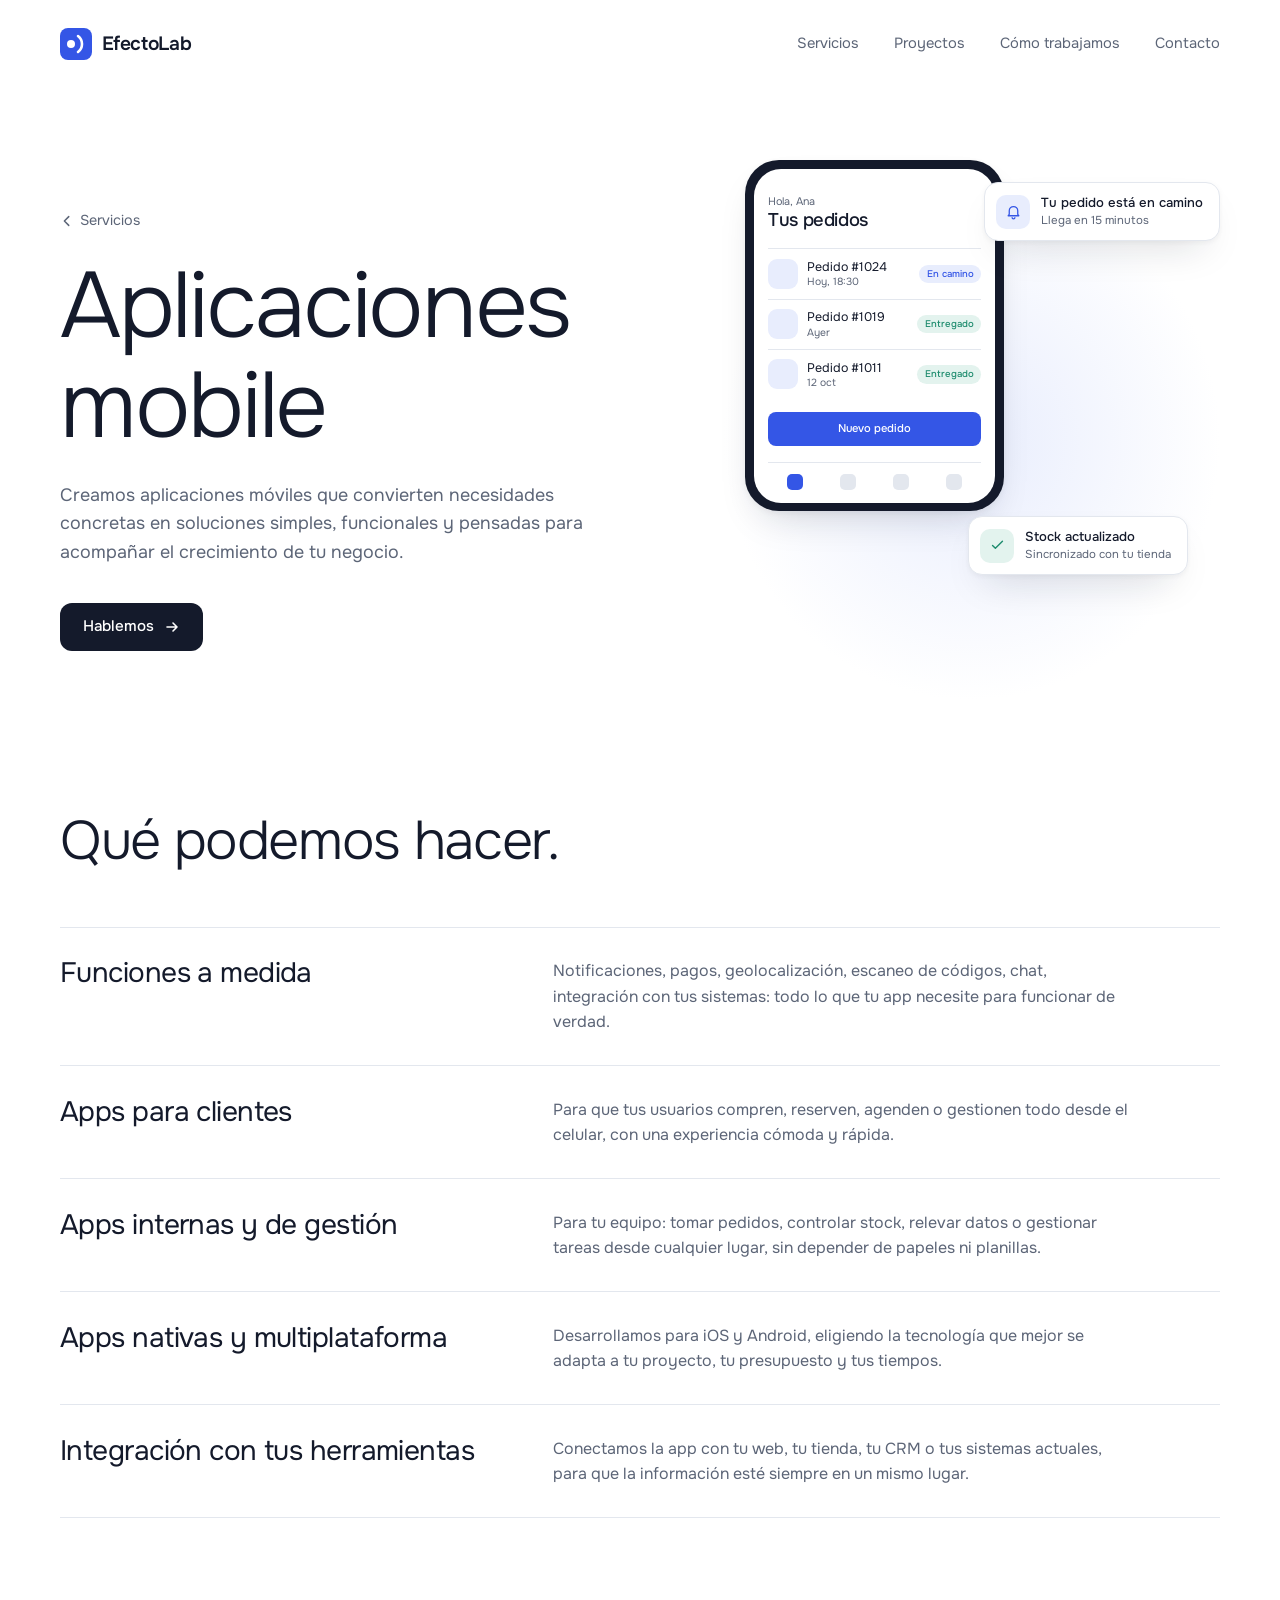
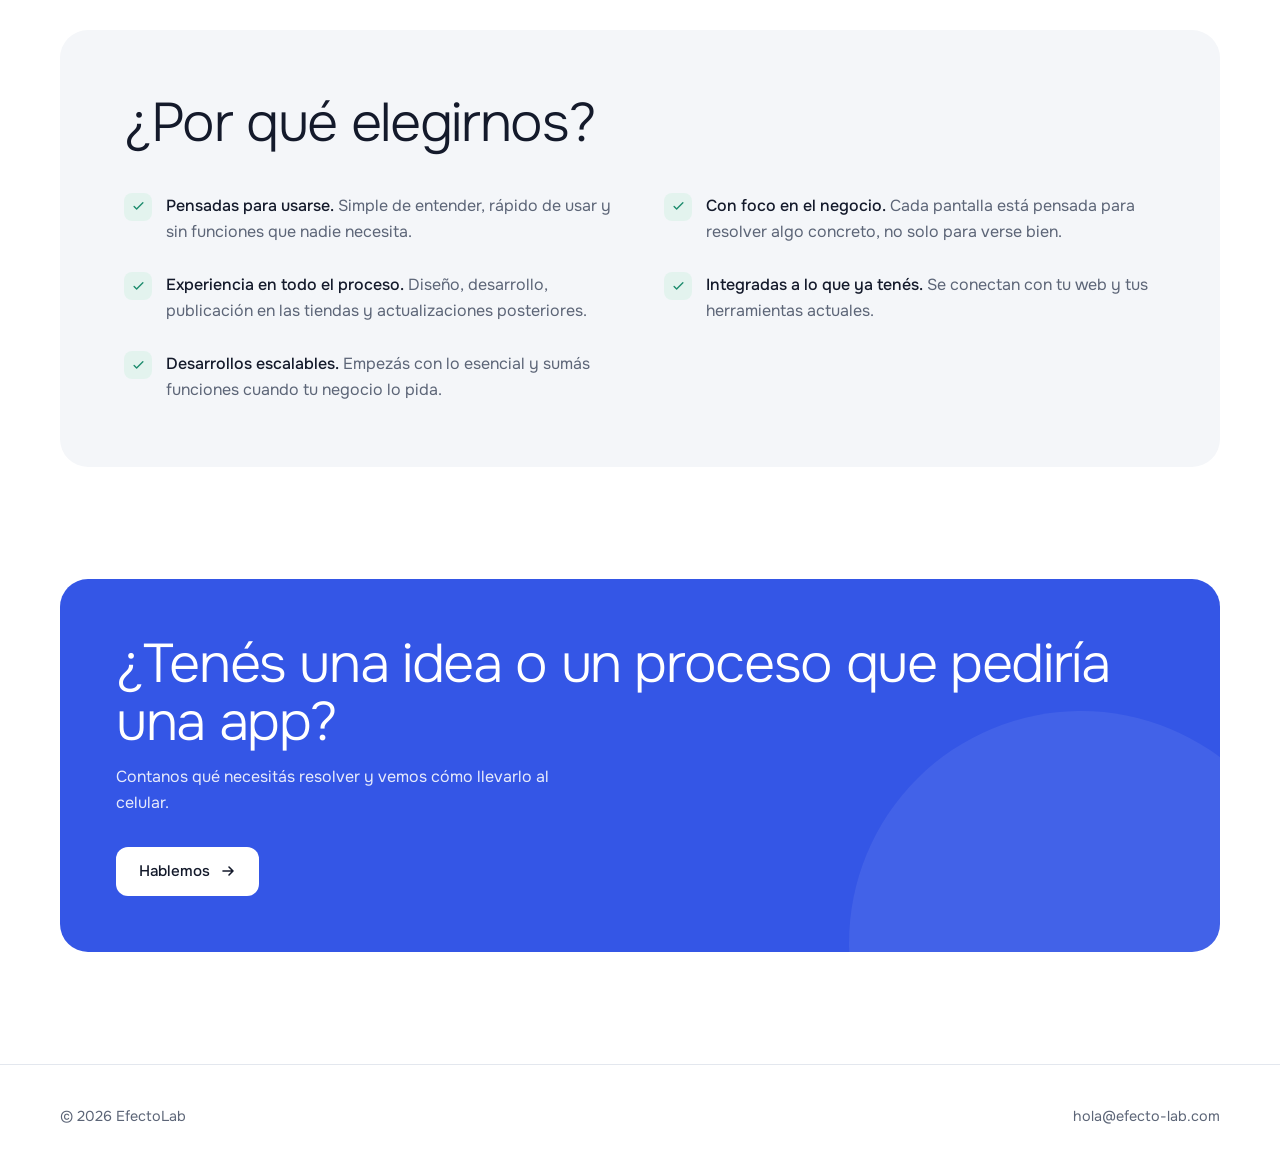
==== aplicaciones-mobile.html @ 5536e250 "Paginas" ====
<!doctype html>
<html lang="es">
<head>
<meta charset="utf-8">
<meta name="viewport" content="width=device-width, initial-scale=1">
<title>Aplicaciones mobile — EfectoLab</title>
<meta name="description" content="Creamos aplicaciones móviles que convierten necesidades concretas en soluciones simples, funcionales y pensadas para acompañar el crecimiento de tu negocio.">

<link rel="canonical" href="https://efecto-lab.com/aplicaciones-mobile.html">
<meta property="og:type" content="website">
<meta property="og:url" content="https://efecto-lab.com/aplicaciones-mobile.html">
<meta property="og:site_name" content="EfectoLab">
<meta property="og:locale" content="es_LA">
<meta property="og:title" content="Aplicaciones mobile — EfectoLab">
<meta property="og:description" content="Apps para iOS y Android, para tus clientes o tu equipo, integradas con tus herramientas.">
<meta name="theme-color" content="#FFFFFF">

<link rel="icon" href="data:image/svg+xml,%3Csvg xmlns='http://www.w3.org/2000/svg' viewBox='0 0 32 32'%3E%3Crect width='32' height='32' rx='8' fill='%233456E6'/%3E%3Ccircle cx='11' cy='16' r='4' fill='%23fff'/%3E%3Cpath d='M18 8a10 10 0 0 1 0 16' fill='none' stroke='%23fff' stroke-width='2.6' stroke-linecap='round'/%3E%3C/svg%3E">

<link rel="preconnect" href="https://fonts.googleapis.com">
<link rel="preconnect" href="https://fonts.gstatic.com" crossorigin>
<link rel="stylesheet" href="https://fonts.googleapis.com/css2?family=Onest:wght@300;400;500;600&display=swap">
<link rel="stylesheet" href="styles.css">
</head>

<body>

<header class="top">
  <div class="wrap">
    <a class="logo" href="index.html" aria-label="EfectoLab, inicio">
      <svg width="32" height="32" viewBox="0 0 32 32" aria-hidden="true">
        <rect width="32" height="32" rx="8" fill="#3456E6"/>
        <circle cx="11" cy="16" r="4" fill="#fff"/>
        <path d="M18 8a10 10 0 0 1 0 16" fill="none" stroke="#fff" stroke-width="2.6" stroke-linecap="round"/>
      </svg>
      EfectoLab
    </a>
    <nav class="nav" aria-label="Principal">
      <a href="index.html#servicios" aria-current="page">Servicios</a>
      <a href="index.html#proyectos">Proyectos</a>
      <a href="index.html#proceso">Cómo trabajamos</a>
      <a href="index.html#contacto">Contacto</a>
    </nav>
  </div>
</header>

<main>

  <!-- Hero -->
  <section class="hero">
    <div class="wrap">
      <div>
        <a class="back" href="index.html#servicios">
          <svg viewBox="0 0 16 16" aria-hidden="true"><path d="M10 3L5 8l5 5" fill="none" stroke="currentColor" stroke-width="1.7" stroke-linecap="round" stroke-linejoin="round"/></svg>
          Servicios
        </a>
        <h1>Aplicaciones mobile</h1>
        <p class="lede">Creamos aplicaciones móviles que convierten necesidades concretas en soluciones simples, funcionales y pensadas para acompañar el crecimiento de tu negocio.</p>
        <div class="actions">
          <a class="btn btn-primary" href="index.html#contacto">Hablemos
            <svg viewBox="0 0 16 16" aria-hidden="true"><path d="M3 8h10M9 4l4 4-4 4" fill="none" stroke="currentColor" stroke-width="1.6" stroke-linecap="round" stroke-linejoin="round"/></svg>
          </a>
        </div>
      </div>

      <!-- Illustration: an app screen plus the notifications it sends -->
      <div class="app" aria-hidden="true">
        <div class="phone">
          <div class="phone-screen">
            <div class="app-head"><small>Hola, Ana</small><b>Tus pedidos</b></div>
            <ul class="app-list">
              <li><i></i><span>Pedido #1024<small>Hoy, 18:30</small></span><em>En camino</em></li>
              <li><i></i><span>Pedido #1019<small>Ayer</small></span><em class="done">Entregado</em></li>
              <li><i></i><span>Pedido #1011<small>12 oct</small></span><em class="done">Entregado</em></li>
            </ul>
            <div class="cta">Nuevo pedido</div>
            <div class="app-tabs"><i class="on"></i><i></i><i></i><i></i></div>
          </div>
        </div>

        <div class="note n1">
          <span class="ic"><svg viewBox="0 0 24 24"><path d="M6 16v-5a6 6 0 0 1 12 0v5l1.5 2h-15zM10 20.5a2 2 0 0 0 4 0" fill="none" stroke="currentColor" stroke-width="1.8" stroke-linecap="round" stroke-linejoin="round"/></svg></span>
          <span><b>Tu pedido está en camino</b><small>Llega en 15 minutos</small></span>
        </div>
        <div class="note n3">
          <span class="ic g"><svg viewBox="0 0 24 24"><path d="M5 12l4 4 10-10" fill="none" stroke="currentColor" stroke-width="2" stroke-linecap="round" stroke-linejoin="round"/></svg></span>
          <span><b>Stock actualizado</b><small>Sincronizado con tu tienda</small></span>
        </div>
      </div>
    </div>
  </section>

  <!-- What we do -->
  <section class="section" aria-labelledby="types-title" style="padding-top:0">
    <div class="wrap">
      <div class="intro">
        <h2 class="h2" id="types-title">Qué podemos hacer.</h2>
      </div>
      <ul class="rows">
        <li class="row">
          <h3>Funciones a medida</h3>
          <p>Notificaciones, pagos, geolocalización, escaneo de códigos, chat, integración con tus sistemas: todo lo que tu app necesite para funcionar de verdad.</p>
        </li>
        <li class="row">
          <h3>Apps para clientes</h3>
          <p>Para que tus usuarios compren, reserven, agenden o gestionen todo desde el celular, con una experiencia cómoda y rápida.</p>
        </li>
        <li class="row">
          <h3>Apps internas y de gestión</h3>
          <p>Para tu equipo: tomar pedidos, controlar stock, relevar datos o gestionar tareas desde cualquier lugar, sin depender de papeles ni planillas.</p>
        </li>
        <li class="row">
          <h3>Apps nativas y multiplataforma</h3>
          <p>Desarrollamos para iOS y Android, eligiendo la tecnología que mejor se adapta a tu proyecto, tu presupuesto y tus tiempos.</p>
        </li>
        <li class="row">
          <h3>Integración con tus herramientas</h3>
          <p>Conectamos la app con tu web, tu tienda, tu CRM o tus sistemas actuales, para que la información esté siempre en un mismo lugar.</p>
        </li>
      </ul>
    </div>
  </section>

  <!-- Reasons -->
  <section class="wrap" aria-labelledby="why-title">
    <div class="panel panel-stack">
      <h2 class="h2" id="why-title">¿Por qué elegirnos?</h2>
      <ul class="reasons">
        <li><span class="ic" aria-hidden="true"><svg viewBox="0 0 24 24"><path d="M5 12l4 4 10-10" fill="none" stroke="currentColor" stroke-width="2.2" stroke-linecap="round" stroke-linejoin="round"/></svg></span>
          <p><b>Pensadas para usarse.</b> Simple de entender, rápido de usar y sin funciones que nadie necesita.</p></li>
        <li><span class="ic" aria-hidden="true"><svg viewBox="0 0 24 24"><path d="M5 12l4 4 10-10" fill="none" stroke="currentColor" stroke-width="2.2" stroke-linecap="round" stroke-linejoin="round"/></svg></span>
          <p><b>Con foco en el negocio.</b> Cada pantalla está pensada para resolver algo concreto, no solo para verse bien.</p></li>
        <li><span class="ic" aria-hidden="true"><svg viewBox="0 0 24 24"><path d="M5 12l4 4 10-10" fill="none" stroke="currentColor" stroke-width="2.2" stroke-linecap="round" stroke-linejoin="round"/></svg></span>
          <p><b>Experiencia en todo el proceso.</b> Diseño, desarrollo, publicación en las tiendas y actualizaciones posteriores.</p></li>
        <li><span class="ic" aria-hidden="true"><svg viewBox="0 0 24 24"><path d="M5 12l4 4 10-10" fill="none" stroke="currentColor" stroke-width="2.2" stroke-linecap="round" stroke-linejoin="round"/></svg></span>
          <p><b>Integradas a lo que ya tenés.</b> Se conectan con tu web y tus herramientas actuales.</p></li>
        <li><span class="ic" aria-hidden="true"><svg viewBox="0 0 24 24"><path d="M5 12l4 4 10-10" fill="none" stroke="currentColor" stroke-width="2.2" stroke-linecap="round" stroke-linejoin="round"/></svg></span>
          <p><b>Desarrollos escalables.</b> Empezás con lo esencial y sumás funciones cuando tu negocio lo pida.</p></li>
      </ul>
    </div>
  </section>

  <!-- Closing CTA -->
  <section class="section" aria-labelledby="cta-title" style="padding-bottom:0">
    <div class="wrap">
      <div class="cta-band">
        <div>
          <h2 class="h2" id="cta-title">¿Tenés una idea o un proceso que pediría una app?</h2>
          <p>Contanos qué necesitás resolver y vemos cómo llevarlo al celular.</p>
        </div>
        <a class="btn" href="index.html#contacto">Hablemos
          <svg viewBox="0 0 16 16" aria-hidden="true"><path d="M3 8h10M9 4l4 4-4 4" fill="none" stroke="currentColor" stroke-width="1.6" stroke-linecap="round" stroke-linejoin="round"/></svg>
        </a>
      </div>
    </div>
  </section>

</main>

<footer class="foot">
  <div class="wrap">
    <span>© 2026 EfectoLab</span>
    <a href="mailto:hola@efecto-lab.com">hola@efecto-lab.com</a>
  </div>
</footer>

</body>
</html>
---- styles.css ----
:root{
  --bg:#FFFFFF;
  --panel:#F4F6F9;
  --line:#E3E7EE;
  --ink:#141A2B;
  --muted:#5C6577;
  --blue:#3456E6;
  --blue-soft:#E8EDFD;
  --green:#1E8C6E;
  --green-soft:#E3F3EE;
  --wrap:min(1160px, 100% - 2*clamp(1.25rem,4vw,2.5rem));
  --radius-lg:28px;
  --radius:18px;
  --shadow:0 18px 40px -18px rgba(20,26,43,.22), 0 2px 6px rgba(20,26,43,.05);
  --font:"Onest",system-ui,-apple-system,"Segoe UI",sans-serif;
}

*,*::before,*::after{box-sizing:border-box}
html{-webkit-text-size-adjust:100%;scroll-behavior:smooth}
body{
  margin:0;
  background:var(--bg);
  color:var(--ink);
  font:400 1rem/1.6 var(--font);
  -webkit-font-smoothing:antialiased;
}
img,svg{display:block}
a{color:inherit}
h1,h2,h3{margin:0;font-weight:300;letter-spacing:-.025em;line-height:1.08}
p{margin:0}

.wrap{width:var(--wrap);margin-inline:auto}

:focus-visible{outline:2px solid var(--blue);outline-offset:3px;border-radius:6px}

/* ---------- header ---------- */
.top{padding-block:1.75rem}
.top .wrap{display:flex;align-items:center;justify-content:space-between;gap:1.5rem}
.logo{display:flex;align-items:center;gap:.6rem;font-weight:600;font-size:1.2rem;letter-spacing:-.02em;text-decoration:none}
.nav{display:flex;gap:clamp(1rem,3vw,2.25rem);font-size:.92rem}
.nav a{color:var(--muted);text-decoration:none;transition:color .2s}
.nav a:hover{color:var(--ink)}

/* ---------- buttons ---------- */
.btn{
  display:inline-flex;align-items:center;gap:.6rem;
  padding:.95rem 1.4rem;border-radius:12px;
  font:500 .95rem/1 var(--font);text-decoration:none;cursor:pointer;
  border:1px solid transparent;transition:background .2s,border-color .2s,transform .2s;
}
.btn svg{width:16px;height:16px;transition:transform .2s}
.btn:hover svg{transform:translateX(3px)}
.btn-primary{background:var(--ink);color:#fff}
.btn-primary:hover{background:var(--blue)}
.btn-ghost{border-color:var(--line);color:var(--ink);background:#fff}
.btn-ghost:hover{border-color:var(--ink)}

/* ---------- hero ---------- */
.hero{padding-block:clamp(2rem,6vw,4.5rem) clamp(4rem,9vw,7rem)}
.hero .wrap{display:grid;grid-template-columns:1fr 1.05fr;gap:clamp(2rem,5vw,4rem);align-items:center}
.hero h1{font-size:clamp(3rem,7.4vw,5.8rem)}
.hero .lede{margin-top:1.5rem;max-width:34rem;font-size:1.12rem;color:var(--muted)}
.actions{display:flex;flex-wrap:wrap;gap:.75rem;margin-top:2.25rem}

/* The chain: one visit, many effects. */
.chain{position:relative;aspect-ratio:1/1;max-width:540px;width:100%;justify-self:end}
.chain::before{ /* soft halo behind the collage */
  content:"";position:absolute;inset:8% 4% 6% 10%;border-radius:50%;
  background:radial-gradient(closest-side,var(--blue-soft),transparent);
}
.browser{
  position:absolute;left:4%;top:12%;width:62%;
  background:#fff;border:1px solid var(--line);border-radius:var(--radius);box-shadow:var(--shadow);
  overflow:hidden;
}
.browser-bar{display:flex;gap:6px;padding:.75rem .9rem;border-bottom:1px solid var(--line)}
.browser-bar i{width:9px;height:9px;border-radius:50%;background:var(--line)}
.browser-body{padding:1.2rem 1.1rem 1.4rem}
.ph{height:9px;border-radius:5px;background:var(--panel);margin-bottom:.55rem}
.ph.title{height:16px;width:78%;background:#E1E6EF;margin-bottom:.9rem}
.ph.s{width:60%}
.browser-body .cta,.phone .cta{
  position:relative;margin-top:1.1rem;width:56%;padding:.6rem 0;border-radius:8px;
  background:var(--blue);color:#fff;font-size:.72rem;font-weight:500;text-align:center;
}
.cursor{position:absolute;right:-14px;bottom:-16px;width:22px;height:22px}
.wire{position:absolute;inset:0;width:100%;height:100%;overflow:visible}
.wire path{fill:none;stroke:var(--blue);stroke-width:1.4;stroke-dasharray:3 5;opacity:.45}

.note{
  position:absolute;display:flex;align-items:center;gap:.7rem;
  padding:.7rem .95rem .7rem .7rem;min-width:12.5rem;
  background:#fff;border:1px solid var(--line);border-radius:14px;box-shadow:var(--shadow);
  font-size:.82rem;line-height:1.3;
}
.note b{display:block;font-weight:500}
.note small{color:var(--muted);font-size:.72rem}
.note .ic{flex:none;display:grid;place-items:center;width:34px;height:34px;border-radius:10px;background:var(--blue-soft);color:var(--blue)}
.note .ic.g{background:var(--green-soft);color:var(--green)}
.note .ic svg{width:17px;height:17px}
.n1{right:0;top:4%}
.n2{right:-2%;top:36%}
.n3{right:6%;top:66%}
.n4{left:10%;top:82%}

/* The single orchestrated moment: click, then the effects arrive in order. */
@media (prefers-reduced-motion:no-preference){
  .cursor{animation:press .5s .5s ease both}
  .note{animation:arrive .6s cubic-bezier(.2,.8,.2,1) both}
  .n1{animation-delay:1s}
  .n2{animation-delay:1.25s}
  .n3{animation-delay:1.5s}
  .n4{animation-delay:1.75s}
  .wire path{stroke-dashoffset:0;animation:flow 1.2s .9s linear both}
}
@keyframes press{0%{transform:translate(18px,18px);opacity:0}70%{transform:none;opacity:1}85%{transform:scale(.85)}100%{transform:none}}
@keyframes arrive{from{opacity:0;transform:translateY(12px) scale(.96)}to{opacity:1;transform:none}}
@keyframes flow{from{opacity:0}to{opacity:.45}}

/* ---------- sections ---------- */
section{scroll-margin-top:1rem}
.section{padding-block:clamp(4rem,9vw,7rem)}
.h2{font-size:clamp(2.2rem,4.6vw,3.4rem)}
.intro{display:flex;justify-content:space-between;align-items:end;gap:2rem;margin-bottom:clamp(2rem,5vw,3.5rem)}
.intro p{max-width:28rem;color:var(--muted)}

/* value proposition */
.panel{
  background:var(--panel);border-radius:var(--radius-lg);
  padding:clamp(2rem,5vw,4rem);
  display:grid;grid-template-columns:1fr 1fr;gap:clamp(2rem,5vw,4rem);align-items:center;
}
.panel .question{margin-top:1.75rem;font-size:1.35rem;font-weight:400;line-height:1.4}
.panel .body{margin-top:1.25rem;max-width:30rem;color:var(--muted)}
.panel .body + .body{margin-top:1rem;color:var(--ink)}

.fan{position:relative;aspect-ratio:1.15/1}
.fan svg{position:absolute;inset:0;width:100%;height:100%}
.fan path{fill:none;stroke:#C9D2E6;stroke-width:1.2}
.fan .hub,.fan .out{
  position:absolute;transform:translate(-50%,-50%);white-space:nowrap;
  border-radius:999px;font-size:.88rem;
}
.fan .hub{left:24%;top:50%;padding:.85rem 1.25rem;background:var(--ink);color:#fff;font-weight:500}
.fan .out{padding:.5rem .95rem;background:#fff;border:1px solid var(--line);box-shadow:0 6px 16px -10px rgba(20,26,43,.25)}

/* services */
.services{list-style:none;margin:0;padding:0;display:grid;grid-template-columns:repeat(3,1fr);gap:1rem}
.service{
  display:flex;flex-direction:column;
  padding:1.75rem;border:1px solid var(--line);border-radius:var(--radius);background:#fff;
  transition:border-color .2s;
}
.service:hover{border-color:#C6CEDD}
.service .ic{display:grid;place-items:center;width:44px;height:44px;border-radius:12px;background:var(--blue-soft);color:var(--blue);margin-bottom:1.5rem}
.service:nth-child(even) .ic{background:var(--green-soft);color:var(--green)}
.service .ic svg{width:21px;height:21px}
.service h3{font-size:1.35rem;font-weight:400;letter-spacing:-.015em}
.service p{margin-top:.75rem;color:var(--muted);font-size:.95rem;flex:1}
.more{
  display:inline-flex;align-items:center;gap:.35rem;margin-top:1.5rem;align-self:flex-start;
  font-size:.9rem;font-weight:500;color:var(--blue);text-decoration:none;
}
.more svg{width:14px;height:14px;transition:transform .2s}
.more:hover svg{transform:translateX(3px)}

/* projects */
.projects{display:grid;grid-template-columns:1.2fr 1fr 1fr;gap:1rem}
.project{
  position:relative;display:flex;flex-direction:column;justify-content:flex-end;
  min-height:clamp(260px,32vw,380px);padding:1.75rem;border-radius:var(--radius-lg);
  background:var(--panel);overflow:hidden;
}
.project::before{ /* placeholder visual until real screenshots exist */
  content:"";position:absolute;left:1.75rem;right:1.75rem;top:1.75rem;height:52%;
  border-radius:14px;background:#fff;border:1px solid var(--line);
}
.project:first-child{background:var(--blue);color:#fff}
.project:first-child::before{background:rgba(255,255,255,.12);border-color:rgba(255,255,255,.22)}
.project h3{position:relative;font-size:1.5rem;font-weight:400}
.project p{position:relative;margin-top:.35rem;font-size:.92rem;opacity:.72}

/* process */
.steps{list-style:none;margin:0;padding:0;display:grid;grid-template-columns:repeat(3,1fr);gap:2.5rem 2rem;counter-reset:step}
.step{counter-increment:step;padding-top:1.4rem;border-top:1px solid var(--line);position:relative}
.step::before{
  content:counter(step,decimal-leading-zero);
  display:block;margin-bottom:1rem;font-size:.85rem;font-weight:500;color:var(--blue);
  font-variant-numeric:tabular-nums;
}
.step::after{ /* progress tick on the rule */
  content:"";position:absolute;top:-1px;left:0;width:2.5rem;height:2px;background:var(--blue);
}
.step h3{font-size:1.3rem;font-weight:400;letter-spacing:-.015em}
.step p{margin-top:.6rem;color:var(--muted);font-size:.95rem;max-width:22rem}

/* contact */
.contact{display:grid;grid-template-columns:1fr 1.15fr;gap:1rem;align-items:stretch}
.contact-copy{
  position:relative;overflow:hidden;
  background:var(--blue);color:#fff;border-radius:var(--radius-lg);
  padding:clamp(2rem,5vw,3.5rem);display:flex;flex-direction:column;justify-content:space-between;gap:2.5rem;
}
.contact-copy::after{
  content:"";position:absolute;right:-18%;top:-22%;width:70%;aspect-ratio:1;border-radius:50%;
  background:rgba(255,255,255,.07);
}
.contact-copy p{position:relative;font-size:1.08rem;line-height:1.65;opacity:.9;max-width:28rem}
.contact-copy a{position:relative;font-weight:500;text-underline-offset:4px}

.form{
  border:1px solid var(--line);border-radius:var(--radius-lg);
  padding:clamp(1.5rem,4vw,2.75rem);
  display:grid;grid-template-columns:1fr 1fr;gap:1.1rem 1rem;
}
.field{display:flex;flex-direction:column;gap:.45rem}
.field.full{grid-column:1/-1}
.field label{font-size:.88rem;font-weight:500}
.field label span{color:var(--muted);font-weight:400}
.field input,.field select,.field textarea{
  width:100%;padding:.85rem 1rem;border:1px solid var(--line);border-radius:12px;
  background:#fff;color:var(--ink);font:400 .95rem/1.4 var(--font);
  transition:border-color .2s,box-shadow .2s;
}
.field textarea{min-height:8.5rem;resize:vertical}
.field select{
  appearance:none;
  background:#fff url("data:image/svg+xml,%3Csvg xmlns='http://www.w3.org/2000/svg' viewBox='0 0 16 16'%3E%3Cpath d='M4 6l4 4 4-4' fill='none' stroke='%235C6577' stroke-width='1.6' stroke-linecap='round'/%3E%3C/svg%3E") right 1rem center/14px no-repeat;
  padding-right:2.5rem;
}
.field input::placeholder,.field textarea::placeholder{color:#9AA2B1}
.field input:focus,.field select:focus,.field textarea:focus{outline:none;border-color:var(--blue);box-shadow:0 0 0 3px var(--blue-soft)}
.form-foot{grid-column:1/-1;display:flex;align-items:center;justify-content:space-between;gap:1rem;flex-wrap:wrap;margin-top:.4rem}
.form-foot small{color:var(--muted)}

/* footer */
.foot{padding-block:2.5rem;border-top:1px solid var(--line);margin-top:clamp(4rem,9vw,7rem)}
.foot .wrap{display:flex;justify-content:space-between;align-items:center;gap:1rem;flex-wrap:wrap;font-size:.9rem;color:var(--muted)}
.foot a{text-decoration:none}
.foot a:hover{color:var(--ink)}

/* ---------- responsive ---------- */
@media (max-width:960px){
  .hero .wrap,.panel,.contact{grid-template-columns:1fr}
  .chain{justify-self:center}
  .services,.steps{grid-template-columns:repeat(2,1fr)}
  .projects{grid-template-columns:1fr 1fr}
  .projects .project:first-child{grid-column:1/-1}
  .intro{flex-direction:column;align-items:start}
}
@media (max-width:640px){
  .nav{display:none}
  .services,.steps,.projects,.form{grid-template-columns:1fr}
  .note{min-width:0;font-size:.75rem}
  .note .ic{width:28px;height:28px}
  .n2{right:0}
  .fan{aspect-ratio:.9/1}
  .fan .hub{left:22%}
  .fan .out{font-size:.78rem}
}
@media (prefers-reduced-motion:reduce){
  html{scroll-behavior:auto}
  *{transition:none!important}
}

/* ================= service pages ================= */
.back{display:inline-flex;align-items:center;gap:.35rem;margin-bottom:1.5rem;font-size:.9rem;color:var(--muted);text-decoration:none}
.back svg{width:14px;height:14px}
.back:hover{color:var(--ink)}

/* hero visual: the same site on desktop and phone */
.devices{position:relative;aspect-ratio:1.25/1;width:100%;max-width:560px;justify-self:end}
.devices::before{content:"";position:absolute;inset:4% 0 0 8%;border-radius:50%;background:radial-gradient(closest-side,var(--blue-soft),transparent)}
.devices .browser{left:0;top:6%;width:86%}
.mini-hero{display:grid;grid-template-columns:1.1fr 1fr;gap:1rem;align-items:center}
.mini-img{aspect-ratio:4/3;border-radius:10px;background:linear-gradient(135deg,var(--blue-soft),#D6DEFA)}
.mini-cols{display:grid;grid-template-columns:repeat(3,1fr);gap:.6rem;margin-top:1.1rem}
.mini-cols i{height:46px;border-radius:8px;background:var(--panel)}
.devices .cta{width:80%}
.phone{
  position:absolute;right:0;bottom:0;width:30%;
  padding:.55rem;background:var(--ink);border-radius:26px;box-shadow:var(--shadow);
}
.phone-screen{background:#fff;border-radius:20px;padding:1.4rem .75rem .9rem}
.phone .mini-img{margin-bottom:.8rem}
.phone .ph{height:7px;margin-bottom:.45rem}
.phone .ph.title{height:11px}
.phone .cta{width:100%;margin-top:.8rem;font-size:.6rem;padding:.45rem 0}

/* site types: name left, description right */
.rows{list-style:none;margin:0;padding:0;border-bottom:1px solid var(--line)}
.row{display:grid;grid-template-columns:minmax(0,1fr) minmax(0,1.5fr);gap:1rem 3rem;padding-block:1.9rem;border-top:1px solid var(--line)}
.row h3{font-size:clamp(1.35rem,2.4vw,1.75rem);font-weight:400;letter-spacing:-.02em}
.row p{color:var(--muted);max-width:36rem}

/* reasons */
.panel-stack{display:block}
.reasons{list-style:none;margin:2.5rem 0 0;padding:0;display:grid;grid-template-columns:1fr 1fr;gap:1.75rem 3rem}
.reasons li{display:grid;grid-template-columns:auto 1fr;gap:.9rem;color:var(--muted);max-width:32rem}
.reasons b{color:var(--ink);font-weight:500}
.reasons .ic{display:grid;place-items:center;width:28px;height:28px;border-radius:8px;background:var(--green-soft);color:var(--green)}
.reasons .ic svg{width:15px;height:15px}

/* closing call to action */
.cta-band{
  position:relative;overflow:hidden;
  display:flex;justify-content:space-between;align-items:center;gap:2rem;flex-wrap:wrap;
  padding:clamp(2rem,5vw,3.5rem);border-radius:var(--radius-lg);background:var(--blue);color:#fff;
}
.cta-band::after{content:"";position:absolute;right:-8%;bottom:-60%;width:40%;aspect-ratio:1;border-radius:50%;background:rgba(255,255,255,.07)}
.cta-band p{margin-top:.75rem;opacity:.88;max-width:30rem}
.cta-band .btn{position:relative;z-index:1;background:#fff;color:var(--ink)}
.cta-band .btn:hover{background:var(--ink);color:#fff}

@media (max-width:960px){
  .devices{justify-self:center}
}
@media (max-width:640px){
  .row,.reasons{grid-template-columns:1fr}
  .row{gap:.5rem}
}

/* hero visual: an automated workflow plus an assistant */
.flow{position:relative;aspect-ratio:1/1;width:100%;max-width:540px;justify-self:end}
.flow::before{content:"";position:absolute;inset:4% 0 0 8%;border-radius:50%;background:radial-gradient(closest-side,var(--blue-soft),transparent)}
.flow-card{
  position:absolute;right:0;top:2%;width:72%;
  padding:1.1rem 1.2rem;background:#fff;border:1px solid var(--line);border-radius:var(--radius);box-shadow:var(--shadow);
  font-size:.82rem;line-height:1.3;
}
.flow-card > b{display:block;font-weight:500;margin-bottom:.9rem}
.flow-steps{list-style:none;margin:0;padding:0}
.flow-steps li{position:relative;display:flex;align-items:center;gap:.7rem;padding-block:.55rem}
.flow-steps li + li::before{ /* connector between steps */
  content:"";position:absolute;left:16px;top:-.55rem;height:1.1rem;border-left:1.5px dashed #C9D2E6;
}
.flow-steps .ic{flex:none;display:grid;place-items:center;width:33px;height:33px;border-radius:10px;background:var(--blue-soft);color:var(--blue)}
.flow-steps .ic svg{width:16px;height:16px}
.flow-steps span:nth-child(2){flex:1}
.flow-steps small{color:var(--muted);font-size:.72rem}
.flow-steps em{font-style:normal;font-size:.7rem;font-weight:500;padding:.2rem .5rem;border-radius:999px;background:var(--green-soft);color:var(--green)}
.chat{
  position:absolute;left:0;bottom:0;width:52%;
  padding:.9rem 1rem;background:#fff;border:1px solid var(--line);border-radius:var(--radius);box-shadow:var(--shadow);
  font-size:.78rem;line-height:1.4;
}
.chat-head{display:flex;align-items:center;gap:.5rem;margin-bottom:.7rem;font-weight:500}
.chat-head i{width:8px;height:8px;border-radius:50%;background:var(--green)}
.bubble{padding:.5rem .7rem;border-radius:12px 12px 12px 4px;background:var(--panel);margin-bottom:.4rem;width:fit-content;max-width:92%}
.bubble.me{margin-left:auto;border-radius:12px 12px 4px 12px;background:var(--blue);color:#fff}

@media (max-width:960px){ .flow{justify-self:center} }
@media (max-width:640px){
  .flow{aspect-ratio:.95/1}
  .flow-card{width:86%}
  .chat{width:64%}
}

/* hero visual: a brand kit and a social post built from it */
.brand{position:relative;aspect-ratio:1/1;width:100%;max-width:540px;justify-self:end}
.brand::before{content:"";position:absolute;inset:4% 0 0 8%;border-radius:50%;background:radial-gradient(closest-side,var(--blue-soft),transparent)}
.kit,.post{position:absolute;background:#fff;border:1px solid var(--line);border-radius:var(--radius);box-shadow:var(--shadow);font-size:.82rem;line-height:1.3}
.kit{left:0;top:4%;width:56%;padding:1.1rem 1.2rem}
.kit > b{display:block;font-weight:500;margin-bottom:1rem}
.kit-logo{display:flex;align-items:center;gap:.75rem;padding-bottom:1rem;border-bottom:1px solid var(--line)}
.kit-logo svg{width:44px;height:44px}
.kit small{color:var(--muted);font-size:.72rem}
.swatches{display:flex;gap:.5rem;padding-block:1rem;border-bottom:1px solid var(--line)}
.swatches i{width:30px;height:30px;border-radius:50%;box-shadow:inset 0 0 0 1px rgba(20,26,43,.08)}
.type{display:flex;align-items:center;gap:.8rem;padding-top:1rem}
.type span{font-size:2.2rem;font-weight:300;letter-spacing:-.03em;line-height:1}
.post{right:0;bottom:0;width:50%;padding:.7rem}
.post-head{display:flex;align-items:center;gap:.5rem;margin-bottom:.6rem;font-weight:500}
.post-head i{width:22px;height:22px;border-radius:50%;background:var(--blue)}
.post-img{
  aspect-ratio:1/1;display:flex;align-items:flex-end;padding:1rem;border-radius:12px;
  background:linear-gradient(150deg,var(--blue),#2238A8);color:#fff;font-size:1.35rem;font-weight:300;letter-spacing:-.02em;line-height:1.1;
}
.post-foot{display:flex;align-items:center;gap:.4rem;margin-top:.6rem;color:var(--muted);font-size:.75rem}
.post-foot svg{width:15px;height:15px;color:#E5484D}

@media (max-width:960px){ .brand{justify-self:center} }
@media (max-width:640px){
  .kit{width:66%}
  .post{width:58%}
  .post-img{font-size:1.05rem}
}

/* hero visual: an app screen plus the notifications it sends */
.app{position:relative;aspect-ratio:1/1;width:100%;max-width:540px;justify-self:end}
.app::before{content:"";position:absolute;inset:4% 0 0 8%;border-radius:50%;background:radial-gradient(closest-side,var(--blue-soft),transparent)}
.app .phone{left:12%;top:0;bottom:auto;width:48%;border-radius:34px}
.app .phone-screen{border-radius:27px;padding:1.6rem .9rem .8rem;font-size:.78rem;line-height:1.3}
.app-head small{display:block;color:var(--muted);font-size:.68rem}
.app-head b{display:block;font-size:1.15rem;font-weight:500;letter-spacing:-.02em}
.app-list{list-style:none;margin:1rem 0 0;padding:0}
.app-list li{display:flex;align-items:center;gap:.55rem;padding-block:.6rem;border-top:1px solid var(--line)}
.app-list i{flex:none;width:30px;height:30px;border-radius:9px;background:var(--blue-soft)}
.app-list span{flex:1;min-width:0}
.app-list small{display:block;color:var(--muted);font-size:.65rem}
.app-list em{font-style:normal;font-size:.6rem;font-weight:500;padding:.18rem .45rem;border-radius:999px;background:var(--blue-soft);color:var(--blue)}
.app-list em.done{background:var(--green-soft);color:var(--green)}
.app .cta{font-size:.7rem;padding:.6rem 0}
.app-tabs{display:flex;justify-content:space-around;margin-top:1rem;padding-top:.7rem;border-top:1px solid var(--line)}
.app-tabs i{width:16px;height:16px;border-radius:5px;background:var(--line)}
.app-tabs i.on{background:var(--blue)}

@media (max-width:960px){ .app{justify-self:center} }
@media (max-width:640px){
  .app{aspect-ratio:.9/1}
  .app .phone{left:0;width:62%}
}

/* hero visuals shared by support and hosting: two floating cards */
.audit,.host{position:relative;aspect-ratio:1/1;width:100%;max-width:540px;justify-self:end}
.audit::before,.host::before{content:"";position:absolute;inset:4% 0 0 8%;border-radius:50%;background:radial-gradient(closest-side,var(--blue-soft),transparent)}
.report,.uptime,.srv,.addr{position:absolute;background:#fff;border:1px solid var(--line);border-radius:var(--radius);box-shadow:var(--shadow);font-size:.82rem;line-height:1.3}
.report small,.uptime small,.srv small,.addr small{color:var(--muted);font-size:.72rem}
.pill{font-style:normal;font-size:.7rem;font-weight:500;padding:.2rem .5rem;border-radius:999px;background:var(--green-soft);color:var(--green);white-space:nowrap}
.pill.warn{background:var(--blue-soft);color:var(--blue)}

/* support: an audit report plus uptime monitoring */
.report{left:0;top:2%;width:64%;padding:1.1rem 1.2rem}
.report-head{display:flex;align-items:center;gap:1rem;padding-bottom:1rem;border-bottom:1px solid var(--line)}
.score{
  flex:none;display:grid;place-items:center;width:62px;height:62px;border-radius:50%;
  background:radial-gradient(closest-side,#fff 78%,transparent 80%),conic-gradient(var(--green) 92%,var(--line) 0);
  font-size:1.2rem;font-weight:500;
}
.report-head b{display:block;font-weight:500}
.metrics{list-style:none;margin:0;padding:0}
.metrics li{display:grid;grid-template-columns:5.5rem 1fr auto;align-items:center;gap:.75rem;padding-top:.85rem}
.metrics .bar{height:6px;border-radius:3px;background:var(--panel);overflow:hidden}
.metrics .bar i{display:block;height:100%;border-radius:3px;background:var(--green)}
.metrics .bar i.low{background:var(--blue)}
.uptime{right:0;bottom:2%;width:50%;padding:1rem 1.1rem}
.uptime-head{display:flex;align-items:center;justify-content:space-between;gap:.5rem;margin-bottom:.9rem;font-weight:500}
.ticks{display:flex;gap:3px;height:28px;margin-bottom:.7rem}
.ticks i{flex:1;border-radius:2px;background:var(--green);opacity:.85}
.ticks i.off{background:var(--line)}

/* hosting: a hosting panel plus the secure address it serves */
.srv{right:0;top:2%;width:66%;padding:1.1rem 1.2rem}
.srv > b{display:block;font-weight:500;margin-bottom:.4rem}
.srv-list{list-style:none;margin:0;padding:0}
.srv-list li{display:flex;align-items:center;gap:.7rem;padding-block:.65rem;border-top:1px solid var(--line)}
.srv-list li:first-child{border-top:0}
.srv-list .ic{flex:none;display:grid;place-items:center;width:33px;height:33px;border-radius:10px;background:var(--blue-soft);color:var(--blue)}
.srv-list .ic svg{width:16px;height:16px}
.srv-list span:nth-child(2){flex:1;min-width:0}
.srv-list small{display:block}
.addr{left:0;bottom:4%;width:56%;padding:.9rem 1rem}
.addr-bar{display:flex;align-items:center;gap:.5rem;padding:.6rem .8rem;border-radius:10px;background:var(--panel);margin-bottom:.7rem}
.addr-bar svg{flex:none;width:14px;height:14px;color:var(--green)}

@media (max-width:960px){ .audit,.host{justify-self:center} }
@media (max-width:640px){
  .audit,.host{aspect-ratio:.9/1}
  .report,.srv{width:84%}
  .uptime,.addr{width:64%}
}
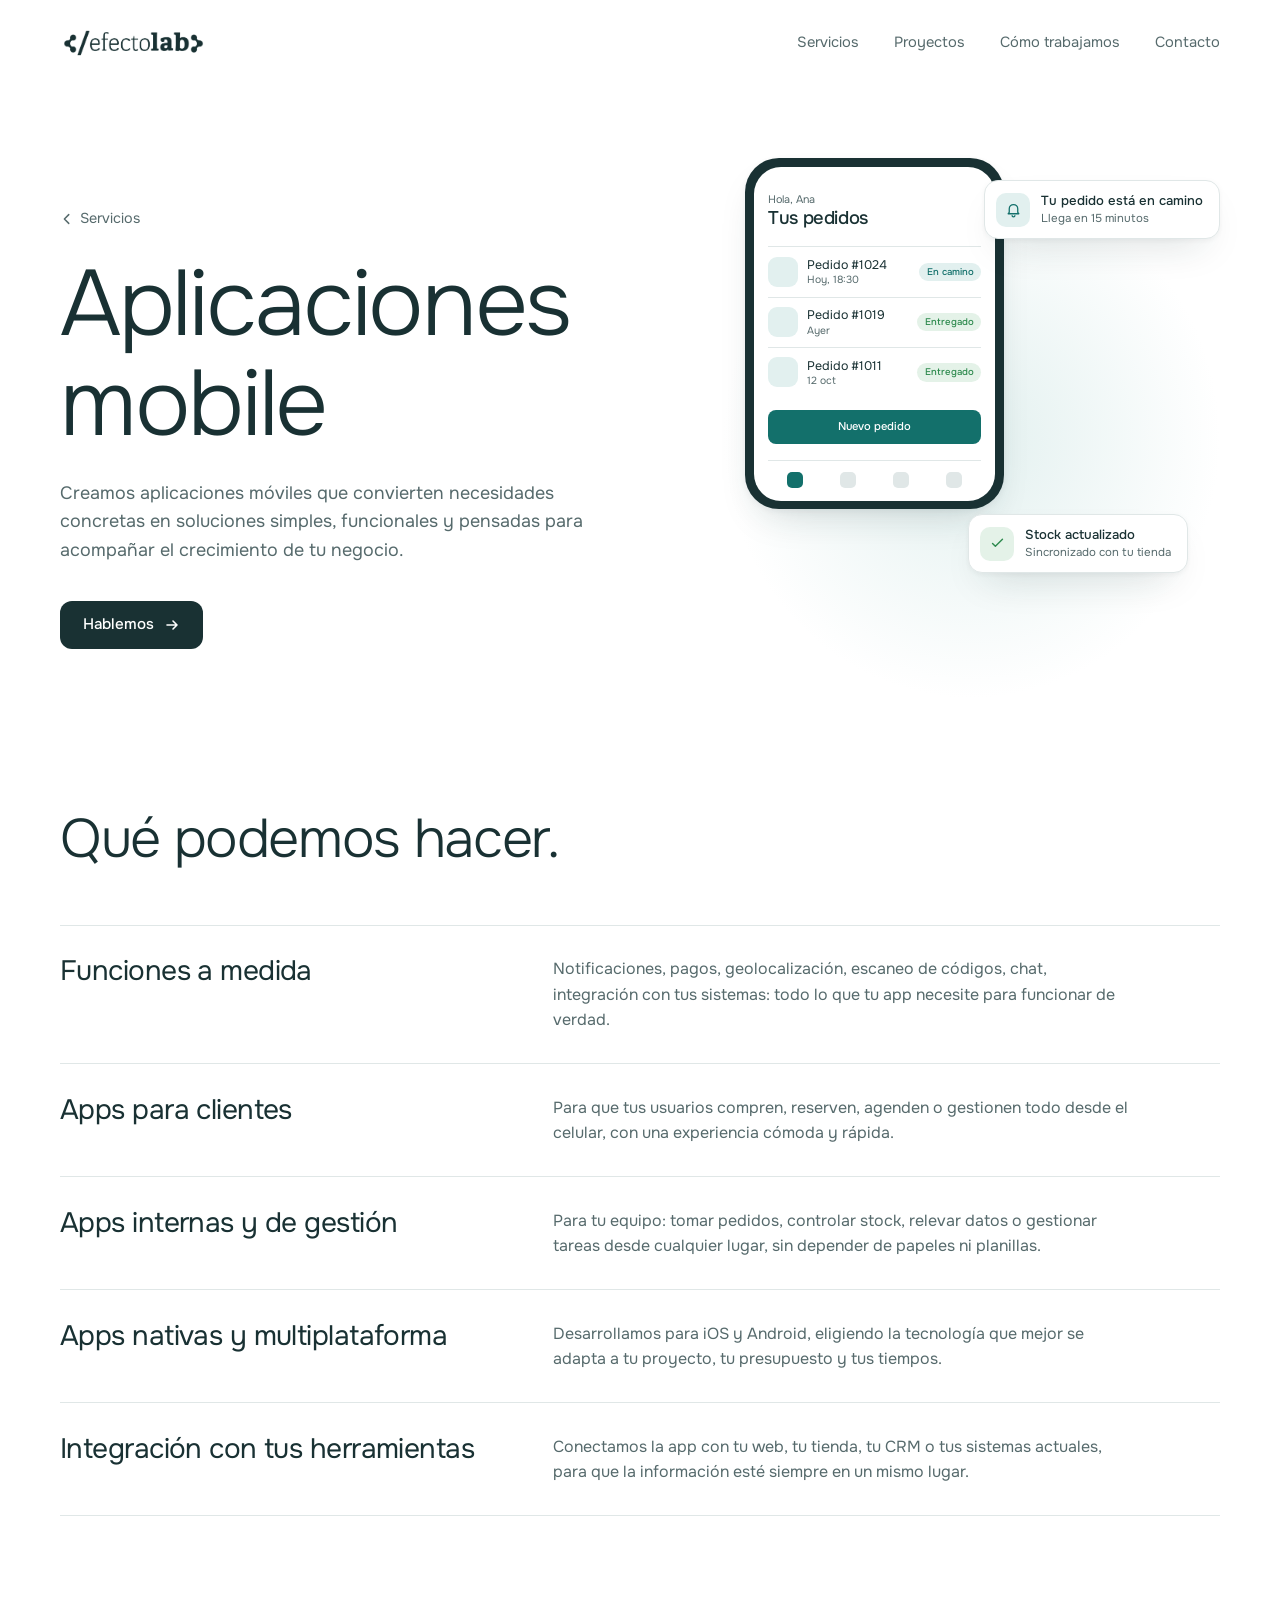
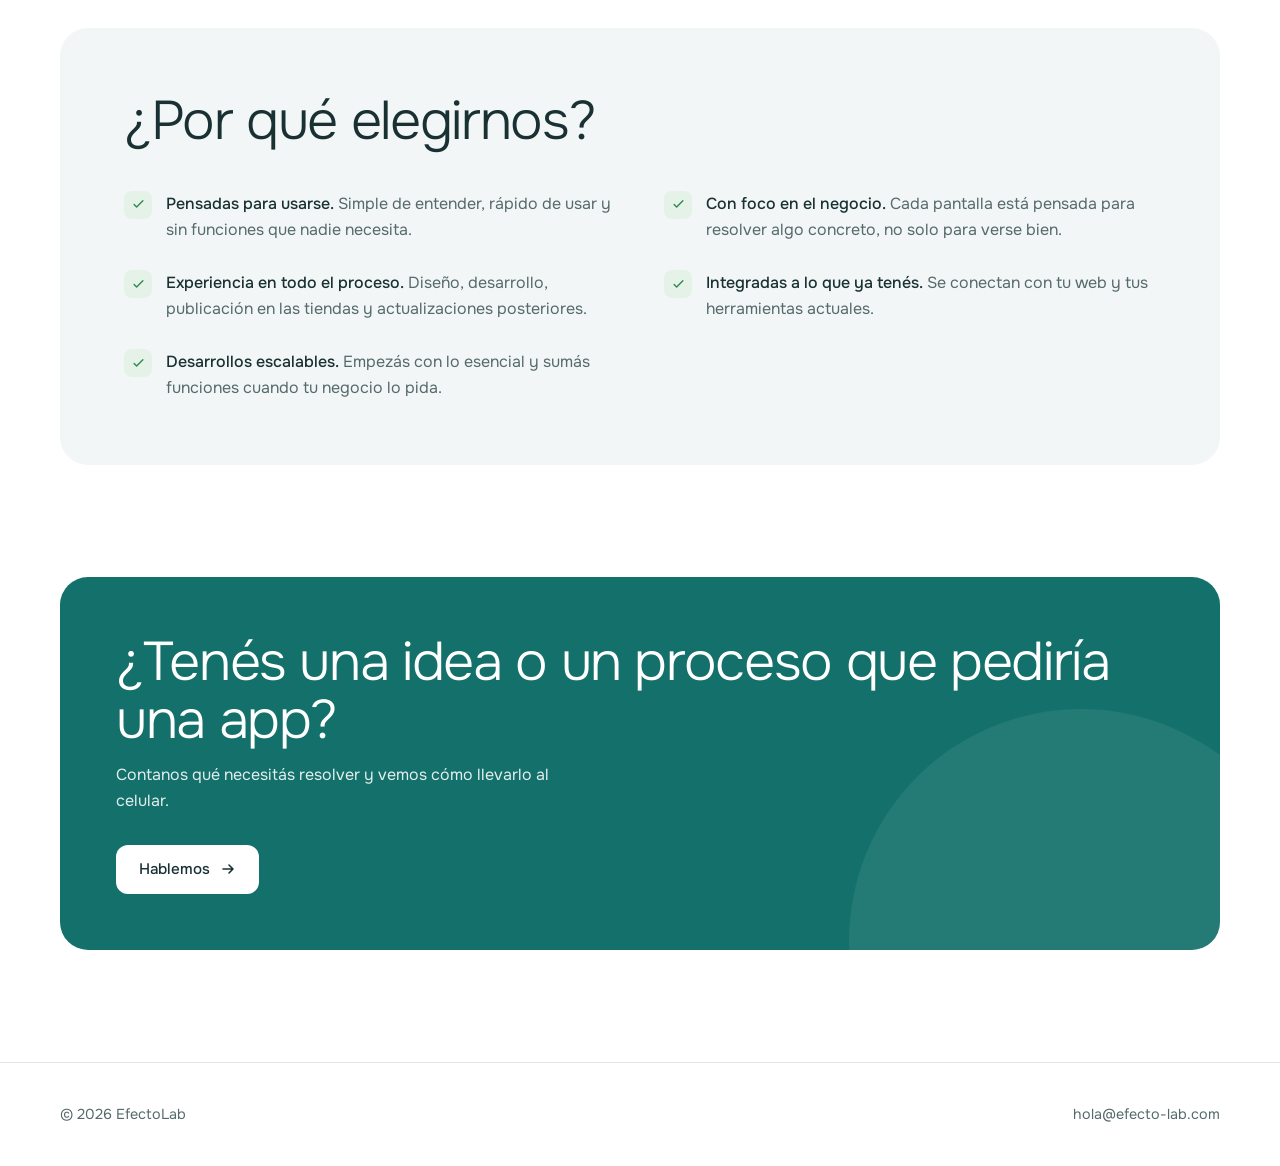
==== commit d2efa261: "Logo, favicon y animaciones en scroll" ====
--- a/aplicaciones-mobile.html
+++ b/aplicaciones-mobile.html
@@ -15,7 +15,7 @@
 <meta property="og:description" content="Apps para iOS y Android, para tus clientes o tu equipo, integradas con tus herramientas.">
 <meta name="theme-color" content="#FFFFFF">
 
-<link rel="icon" href="data:image/svg+xml,%3Csvg xmlns='http://www.w3.org/2000/svg' viewBox='0 0 32 32'%3E%3Crect width='32' height='32' rx='8' fill='%233456E6'/%3E%3Ccircle cx='11' cy='16' r='4' fill='%23fff'/%3E%3Cpath d='M18 8a10 10 0 0 1 0 16' fill='none' stroke='%23fff' stroke-width='2.6' stroke-linecap='round'/%3E%3C/svg%3E">
+<link rel="icon" type="image/png" href="images/favicon.png">
 
 <link rel="preconnect" href="https://fonts.googleapis.com">
 <link rel="preconnect" href="https://fonts.gstatic.com" crossorigin>
@@ -28,12 +28,7 @@
 <header class="top">
   <div class="wrap">
     <a class="logo" href="index.html" aria-label="EfectoLab, inicio">
-      <svg width="32" height="32" viewBox="0 0 32 32" aria-hidden="true">
-        <rect width="32" height="32" rx="8" fill="#3456E6"/>
-        <circle cx="11" cy="16" r="4" fill="#fff"/>
-        <path d="M18 8a10 10 0 0 1 0 16" fill="none" stroke="#fff" stroke-width="2.6" stroke-linecap="round"/>
-      </svg>
-      EfectoLab
+      <img src="images/logo.png" alt="" width="770" height="148">
     </a>
     <nav class="nav" aria-label="Principal">
       <a href="index.html#servicios" aria-current="page">Servicios</a>
--- a/styles.css
+++ b/styles.css
@@ -1,17 +1,17 @@
 :root{
   --bg:#FFFFFF;
-  --panel:#F4F6F9;
-  --line:#E3E7EE;
-  --ink:#141A2B;
-  --muted:#5C6577;
-  --blue:#3456E6;
-  --blue-soft:#E8EDFD;
-  --green:#1E8C6E;
-  --green-soft:#E3F3EE;
+  --panel:#F3F6F6;
+  --line:#E0E7E7;
+  --ink:#193133;
+  --muted:#566A6C;
+  --accent:#13706B;
+  --accent-soft:#E2F0EF;
+  --green:#2E8A4E;
+  --green-soft:#E4F2E8;
   --wrap:min(1160px, 100% - 2*clamp(1.25rem,4vw,2.5rem));
   --radius-lg:28px;
   --radius:18px;
-  --shadow:0 18px 40px -18px rgba(20,26,43,.22), 0 2px 6px rgba(20,26,43,.05);
+  --shadow:0 18px 40px -18px rgba(25,49,51,.22), 0 2px 6px rgba(25,49,51,.05);
   --font:"Onest",system-ui,-apple-system,"Segoe UI",sans-serif;
 }
 
@@ -31,12 +31,13 @@
 
 .wrap{width:var(--wrap);margin-inline:auto}
 
-:focus-visible{outline:2px solid var(--blue);outline-offset:3px;border-radius:6px}
+:focus-visible{outline:2px solid var(--accent);outline-offset:3px;border-radius:6px}
 
 /* ---------- header ---------- */
 .top{padding-block:1.75rem}
 .top .wrap{display:flex;align-items:center;justify-content:space-between;gap:1.5rem}
-.logo{display:flex;align-items:center;gap:.6rem;font-weight:600;font-size:1.2rem;letter-spacing:-.02em;text-decoration:none}
+.logo{display:block;flex-shrink:0}
+.logo img{height:30px;width:auto}
 .nav{display:flex;gap:clamp(1rem,3vw,2.25rem);font-size:.92rem}
 .nav a{color:var(--muted);text-decoration:none;transition:color .2s}
 .nav a:hover{color:var(--ink)}
@@ -51,7 +52,7 @@
 .btn svg{width:16px;height:16px;transition:transform .2s}
 .btn:hover svg{transform:translateX(3px)}
 .btn-primary{background:var(--ink);color:#fff}
-.btn-primary:hover{background:var(--blue)}
+.btn-primary:hover{background:var(--accent)}
 .btn-ghost{border-color:var(--line);color:var(--ink);background:#fff}
 .btn-ghost:hover{border-color:var(--ink)}
 
@@ -66,7 +67,7 @@
 .chain{position:relative;aspect-ratio:1/1;max-width:540px;width:100%;justify-self:end}
 .chain::before{ /* soft halo behind the collage */
   content:"";position:absolute;inset:8% 4% 6% 10%;border-radius:50%;
-  background:radial-gradient(closest-side,var(--blue-soft),transparent);
+  background:radial-gradient(closest-side,var(--accent-soft),transparent);
 }
 .browser{
   position:absolute;left:4%;top:12%;width:62%;
@@ -77,15 +78,15 @@
 .browser-bar i{width:9px;height:9px;border-radius:50%;background:var(--line)}
 .browser-body{padding:1.2rem 1.1rem 1.4rem}
 .ph{height:9px;border-radius:5px;background:var(--panel);margin-bottom:.55rem}
-.ph.title{height:16px;width:78%;background:#E1E6EF;margin-bottom:.9rem}
+.ph.title{height:16px;width:78%;background:#DDE6E6;margin-bottom:.9rem}
 .ph.s{width:60%}
 .browser-body .cta,.phone .cta{
   position:relative;margin-top:1.1rem;width:56%;padding:.6rem 0;border-radius:8px;
-  background:var(--blue);color:#fff;font-size:.72rem;font-weight:500;text-align:center;
+  background:var(--accent);color:#fff;font-size:.72rem;font-weight:500;text-align:center;
 }
 .cursor{position:absolute;right:-14px;bottom:-16px;width:22px;height:22px}
 .wire{position:absolute;inset:0;width:100%;height:100%;overflow:visible}
-.wire path{fill:none;stroke:var(--blue);stroke-width:1.4;stroke-dasharray:3 5;opacity:.45}
+.wire path{fill:none;stroke:var(--accent);stroke-width:1.4;stroke-dasharray:3 5;opacity:.45}
 
 .note{
   position:absolute;display:flex;align-items:center;gap:.7rem;
@@ -95,7 +96,7 @@
 }
 .note b{display:block;font-weight:500}
 .note small{color:var(--muted);font-size:.72rem}
-.note .ic{flex:none;display:grid;place-items:center;width:34px;height:34px;border-radius:10px;background:var(--blue-soft);color:var(--blue)}
+.note .ic{flex:none;display:grid;place-items:center;width:34px;height:34px;border-radius:10px;background:var(--accent-soft);color:var(--accent)}
 .note .ic.g{background:var(--green-soft);color:var(--green)}
 .note .ic svg{width:17px;height:17px}
 .n1{right:0;top:4%}
@@ -136,13 +137,13 @@
 
 .fan{position:relative;aspect-ratio:1.15/1}
 .fan svg{position:absolute;inset:0;width:100%;height:100%}
-.fan path{fill:none;stroke:#C9D2E6;stroke-width:1.2}
+.fan path{fill:none;stroke:#C3D3D3;stroke-width:1.2}
 .fan .hub,.fan .out{
   position:absolute;transform:translate(-50%,-50%);white-space:nowrap;
   border-radius:999px;font-size:.88rem;
 }
 .fan .hub{left:24%;top:50%;padding:.85rem 1.25rem;background:var(--ink);color:#fff;font-weight:500}
-.fan .out{padding:.5rem .95rem;background:#fff;border:1px solid var(--line);box-shadow:0 6px 16px -10px rgba(20,26,43,.25)}
+.fan .out{padding:.5rem .95rem;background:#fff;border:1px solid var(--line);box-shadow:0 6px 16px -10px rgba(25,49,51,.25)}
 
 /* services */
 .services{list-style:none;margin:0;padding:0;display:grid;grid-template-columns:repeat(3,1fr);gap:1rem}
@@ -151,15 +152,15 @@
   padding:1.75rem;border:1px solid var(--line);border-radius:var(--radius);background:#fff;
   transition:border-color .2s;
 }
-.service:hover{border-color:#C6CEDD}
-.service .ic{display:grid;place-items:center;width:44px;height:44px;border-radius:12px;background:var(--blue-soft);color:var(--blue);margin-bottom:1.5rem}
+.service:hover{border-color:#BFCFCF}
+.service .ic{display:grid;place-items:center;width:44px;height:44px;border-radius:12px;background:var(--accent-soft);color:var(--accent);margin-bottom:1.5rem}
 .service:nth-child(even) .ic{background:var(--green-soft);color:var(--green)}
 .service .ic svg{width:21px;height:21px}
 .service h3{font-size:1.35rem;font-weight:400;letter-spacing:-.015em}
 .service p{margin-top:.75rem;color:var(--muted);font-size:.95rem;flex:1}
 .more{
   display:inline-flex;align-items:center;gap:.35rem;margin-top:1.5rem;align-self:flex-start;
-  font-size:.9rem;font-weight:500;color:var(--blue);text-decoration:none;
+  font-size:.9rem;font-weight:500;color:var(--accent);text-decoration:none;
 }
 .more svg{width:14px;height:14px;transition:transform .2s}
 .more:hover svg{transform:translateX(3px)}
@@ -175,7 +176,7 @@
   content:"";position:absolute;left:1.75rem;right:1.75rem;top:1.75rem;height:52%;
   border-radius:14px;background:#fff;border:1px solid var(--line);
 }
-.project:first-child{background:var(--blue);color:#fff}
+.project:first-child{background:var(--accent);color:#fff}
 .project:first-child::before{background:rgba(255,255,255,.12);border-color:rgba(255,255,255,.22)}
 .project h3{position:relative;font-size:1.5rem;font-weight:400}
 .project p{position:relative;margin-top:.35rem;font-size:.92rem;opacity:.72}
@@ -185,11 +186,11 @@
 .step{counter-increment:step;padding-top:1.4rem;border-top:1px solid var(--line);position:relative}
 .step::before{
   content:counter(step,decimal-leading-zero);
-  display:block;margin-bottom:1rem;font-size:.85rem;font-weight:500;color:var(--blue);
+  display:block;margin-bottom:1rem;font-size:.85rem;font-weight:500;color:var(--accent);
   font-variant-numeric:tabular-nums;
 }
 .step::after{ /* progress tick on the rule */
-  content:"";position:absolute;top:-1px;left:0;width:2.5rem;height:2px;background:var(--blue);
+  content:"";position:absolute;top:-1px;left:0;width:2.5rem;height:2px;background:var(--accent);
 }
 .step h3{font-size:1.3rem;font-weight:400;letter-spacing:-.015em}
 .step p{margin-top:.6rem;color:var(--muted);font-size:.95rem;max-width:22rem}
@@ -198,7 +199,7 @@
 .contact{display:grid;grid-template-columns:1fr 1.15fr;gap:1rem;align-items:stretch}
 .contact-copy{
   position:relative;overflow:hidden;
-  background:var(--blue);color:#fff;border-radius:var(--radius-lg);
+  background:var(--accent);color:#fff;border-radius:var(--radius-lg);
   padding:clamp(2rem,5vw,3.5rem);display:flex;flex-direction:column;justify-content:space-between;gap:2.5rem;
 }
 .contact-copy::after{
@@ -228,8 +229,8 @@
   background:#fff url("data:image/svg+xml,%3Csvg xmlns='http://www.w3.org/2000/svg' viewBox='0 0 16 16'%3E%3Cpath d='M4 6l4 4 4-4' fill='none' stroke='%235C6577' stroke-width='1.6' stroke-linecap='round'/%3E%3C/svg%3E") right 1rem center/14px no-repeat;
   padding-right:2.5rem;
 }
-.field input::placeholder,.field textarea::placeholder{color:#9AA2B1}
-.field input:focus,.field select:focus,.field textarea:focus{outline:none;border-color:var(--blue);box-shadow:0 0 0 3px var(--blue-soft)}
+.field input::placeholder,.field textarea::placeholder{color:#93A3A4}
+.field input:focus,.field select:focus,.field textarea:focus{outline:none;border-color:var(--accent);box-shadow:0 0 0 3px var(--accent-soft)}
 .form-foot{grid-column:1/-1;display:flex;align-items:center;justify-content:space-between;gap:1rem;flex-wrap:wrap;margin-top:.4rem}
 .form-foot small{color:var(--muted)}
 
@@ -263,6 +264,17 @@
   *{transition:none!important}
 }
 
+/* ================= scroll reveal ================= */
+/* .js is set by reveal.js, so content stays visible without JS */
+@media (prefers-reduced-motion:no-preference){
+  .js [data-reveal]{opacity:0}
+  .js [data-reveal].in{animation:reveal .9s cubic-bezier(.2,.8,.2,1) calc(var(--i,0) * 90ms) both}
+}
+@keyframes reveal{
+  from{opacity:0;transform:translateY(32px) scale(.98);filter:blur(6px)}
+  to{opacity:1;transform:none;filter:none}
+}
+
 /* ================= service pages ================= */
 .back{display:inline-flex;align-items:center;gap:.35rem;margin-bottom:1.5rem;font-size:.9rem;color:var(--muted);text-decoration:none}
 .back svg{width:14px;height:14px}
@@ -270,10 +282,10 @@
 
 /* hero visual: the same site on desktop and phone */
 .devices{position:relative;aspect-ratio:1.25/1;width:100%;max-width:560px;justify-self:end}
-.devices::before{content:"";position:absolute;inset:4% 0 0 8%;border-radius:50%;background:radial-gradient(closest-side,var(--blue-soft),transparent)}
+.devices::before{content:"";position:absolute;inset:4% 0 0 8%;border-radius:50%;background:radial-gradient(closest-side,var(--accent-soft),transparent)}
 .devices .browser{left:0;top:6%;width:86%}
 .mini-hero{display:grid;grid-template-columns:1.1fr 1fr;gap:1rem;align-items:center}
-.mini-img{aspect-ratio:4/3;border-radius:10px;background:linear-gradient(135deg,var(--blue-soft),#D6DEFA)}
+.mini-img{aspect-ratio:4/3;border-radius:10px;background:linear-gradient(135deg,var(--accent-soft),#CBE3E1)}
 .mini-cols{display:grid;grid-template-columns:repeat(3,1fr);gap:.6rem;margin-top:1.1rem}
 .mini-cols i{height:46px;border-radius:8px;background:var(--panel)}
 .devices .cta{width:80%}
@@ -305,7 +317,7 @@
 .cta-band{
   position:relative;overflow:hidden;
   display:flex;justify-content:space-between;align-items:center;gap:2rem;flex-wrap:wrap;
-  padding:clamp(2rem,5vw,3.5rem);border-radius:var(--radius-lg);background:var(--blue);color:#fff;
+  padding:clamp(2rem,5vw,3.5rem);border-radius:var(--radius-lg);background:var(--accent);color:#fff;
 }
 .cta-band::after{content:"";position:absolute;right:-8%;bottom:-60%;width:40%;aspect-ratio:1;border-radius:50%;background:rgba(255,255,255,.07)}
 .cta-band p{margin-top:.75rem;opacity:.88;max-width:30rem}
@@ -322,7 +334,7 @@
 
 /* hero visual: an automated workflow plus an assistant */
 .flow{position:relative;aspect-ratio:1/1;width:100%;max-width:540px;justify-self:end}
-.flow::before{content:"";position:absolute;inset:4% 0 0 8%;border-radius:50%;background:radial-gradient(closest-side,var(--blue-soft),transparent)}
+.flow::before{content:"";position:absolute;inset:4% 0 0 8%;border-radius:50%;background:radial-gradient(closest-side,var(--accent-soft),transparent)}
 .flow-card{
   position:absolute;right:0;top:2%;width:72%;
   padding:1.1rem 1.2rem;background:#fff;border:1px solid var(--line);border-radius:var(--radius);box-shadow:var(--shadow);
@@ -332,9 +344,9 @@
 .flow-steps{list-style:none;margin:0;padding:0}
 .flow-steps li{position:relative;display:flex;align-items:center;gap:.7rem;padding-block:.55rem}
 .flow-steps li + li::before{ /* connector between steps */
-  content:"";position:absolute;left:16px;top:-.55rem;height:1.1rem;border-left:1.5px dashed #C9D2E6;
-}
-.flow-steps .ic{flex:none;display:grid;place-items:center;width:33px;height:33px;border-radius:10px;background:var(--blue-soft);color:var(--blue)}
+  content:"";position:absolute;left:16px;top:-.55rem;height:1.1rem;border-left:1.5px dashed #C3D3D3;
+}
+.flow-steps .ic{flex:none;display:grid;place-items:center;width:33px;height:33px;border-radius:10px;background:var(--accent-soft);color:var(--accent)}
 .flow-steps .ic svg{width:16px;height:16px}
 .flow-steps span:nth-child(2){flex:1}
 .flow-steps small{color:var(--muted);font-size:.72rem}
@@ -347,7 +359,7 @@
 .chat-head{display:flex;align-items:center;gap:.5rem;margin-bottom:.7rem;font-weight:500}
 .chat-head i{width:8px;height:8px;border-radius:50%;background:var(--green)}
 .bubble{padding:.5rem .7rem;border-radius:12px 12px 12px 4px;background:var(--panel);margin-bottom:.4rem;width:fit-content;max-width:92%}
-.bubble.me{margin-left:auto;border-radius:12px 12px 4px 12px;background:var(--blue);color:#fff}
+.bubble.me{margin-left:auto;border-radius:12px 12px 4px 12px;background:var(--accent);color:#fff}
 
 @media (max-width:960px){ .flow{justify-self:center} }
 @media (max-width:640px){
@@ -358,7 +370,7 @@
 
 /* hero visual: a brand kit and a social post built from it */
 .brand{position:relative;aspect-ratio:1/1;width:100%;max-width:540px;justify-self:end}
-.brand::before{content:"";position:absolute;inset:4% 0 0 8%;border-radius:50%;background:radial-gradient(closest-side,var(--blue-soft),transparent)}
+.brand::before{content:"";position:absolute;inset:4% 0 0 8%;border-radius:50%;background:radial-gradient(closest-side,var(--accent-soft),transparent)}
 .kit,.post{position:absolute;background:#fff;border:1px solid var(--line);border-radius:var(--radius);box-shadow:var(--shadow);font-size:.82rem;line-height:1.3}
 .kit{left:0;top:4%;width:56%;padding:1.1rem 1.2rem}
 .kit > b{display:block;font-weight:500;margin-bottom:1rem}
@@ -366,15 +378,15 @@
 .kit-logo svg{width:44px;height:44px}
 .kit small{color:var(--muted);font-size:.72rem}
 .swatches{display:flex;gap:.5rem;padding-block:1rem;border-bottom:1px solid var(--line)}
-.swatches i{width:30px;height:30px;border-radius:50%;box-shadow:inset 0 0 0 1px rgba(20,26,43,.08)}
+.swatches i{width:30px;height:30px;border-radius:50%;box-shadow:inset 0 0 0 1px rgba(25,49,51,.08)}
 .type{display:flex;align-items:center;gap:.8rem;padding-top:1rem}
 .type span{font-size:2.2rem;font-weight:300;letter-spacing:-.03em;line-height:1}
 .post{right:0;bottom:0;width:50%;padding:.7rem}
 .post-head{display:flex;align-items:center;gap:.5rem;margin-bottom:.6rem;font-weight:500}
-.post-head i{width:22px;height:22px;border-radius:50%;background:var(--blue)}
+.post-head i{width:22px;height:22px;border-radius:50%;background:var(--accent)}
 .post-img{
   aspect-ratio:1/1;display:flex;align-items:flex-end;padding:1rem;border-radius:12px;
-  background:linear-gradient(150deg,var(--blue),#2238A8);color:#fff;font-size:1.35rem;font-weight:300;letter-spacing:-.02em;line-height:1.1;
+  background:linear-gradient(150deg,var(--accent),#0E4F4C);color:#fff;font-size:1.35rem;font-weight:300;letter-spacing:-.02em;line-height:1.1;
 }
 .post-foot{display:flex;align-items:center;gap:.4rem;margin-top:.6rem;color:var(--muted);font-size:.75rem}
 .post-foot svg{width:15px;height:15px;color:#E5484D}
@@ -388,22 +400,22 @@
 
 /* hero visual: an app screen plus the notifications it sends */
 .app{position:relative;aspect-ratio:1/1;width:100%;max-width:540px;justify-self:end}
-.app::before{content:"";position:absolute;inset:4% 0 0 8%;border-radius:50%;background:radial-gradient(closest-side,var(--blue-soft),transparent)}
+.app::before{content:"";position:absolute;inset:4% 0 0 8%;border-radius:50%;background:radial-gradient(closest-side,var(--accent-soft),transparent)}
 .app .phone{left:12%;top:0;bottom:auto;width:48%;border-radius:34px}
 .app .phone-screen{border-radius:27px;padding:1.6rem .9rem .8rem;font-size:.78rem;line-height:1.3}
 .app-head small{display:block;color:var(--muted);font-size:.68rem}
 .app-head b{display:block;font-size:1.15rem;font-weight:500;letter-spacing:-.02em}
 .app-list{list-style:none;margin:1rem 0 0;padding:0}
 .app-list li{display:flex;align-items:center;gap:.55rem;padding-block:.6rem;border-top:1px solid var(--line)}
-.app-list i{flex:none;width:30px;height:30px;border-radius:9px;background:var(--blue-soft)}
+.app-list i{flex:none;width:30px;height:30px;border-radius:9px;background:var(--accent-soft)}
 .app-list span{flex:1;min-width:0}
 .app-list small{display:block;color:var(--muted);font-size:.65rem}
-.app-list em{font-style:normal;font-size:.6rem;font-weight:500;padding:.18rem .45rem;border-radius:999px;background:var(--blue-soft);color:var(--blue)}
+.app-list em{font-style:normal;font-size:.6rem;font-weight:500;padding:.18rem .45rem;border-radius:999px;background:var(--accent-soft);color:var(--accent)}
 .app-list em.done{background:var(--green-soft);color:var(--green)}
 .app .cta{font-size:.7rem;padding:.6rem 0}
 .app-tabs{display:flex;justify-content:space-around;margin-top:1rem;padding-top:.7rem;border-top:1px solid var(--line)}
 .app-tabs i{width:16px;height:16px;border-radius:5px;background:var(--line)}
-.app-tabs i.on{background:var(--blue)}
+.app-tabs i.on{background:var(--accent)}
 
 @media (max-width:960px){ .app{justify-self:center} }
 @media (max-width:640px){
@@ -413,11 +425,11 @@
 
 /* hero visuals shared by support and hosting: two floating cards */
 .audit,.host{position:relative;aspect-ratio:1/1;width:100%;max-width:540px;justify-self:end}
-.audit::before,.host::before{content:"";position:absolute;inset:4% 0 0 8%;border-radius:50%;background:radial-gradient(closest-side,var(--blue-soft),transparent)}
+.audit::before,.host::before{content:"";position:absolute;inset:4% 0 0 8%;border-radius:50%;background:radial-gradient(closest-side,var(--accent-soft),transparent)}
 .report,.uptime,.srv,.addr{position:absolute;background:#fff;border:1px solid var(--line);border-radius:var(--radius);box-shadow:var(--shadow);font-size:.82rem;line-height:1.3}
 .report small,.uptime small,.srv small,.addr small{color:var(--muted);font-size:.72rem}
 .pill{font-style:normal;font-size:.7rem;font-weight:500;padding:.2rem .5rem;border-radius:999px;background:var(--green-soft);color:var(--green);white-space:nowrap}
-.pill.warn{background:var(--blue-soft);color:var(--blue)}
+.pill.warn{background:var(--accent-soft);color:var(--accent)}
 
 /* support: an audit report plus uptime monitoring */
 .report{left:0;top:2%;width:64%;padding:1.1rem 1.2rem}
@@ -432,7 +444,7 @@
 .metrics li{display:grid;grid-template-columns:5.5rem 1fr auto;align-items:center;gap:.75rem;padding-top:.85rem}
 .metrics .bar{height:6px;border-radius:3px;background:var(--panel);overflow:hidden}
 .metrics .bar i{display:block;height:100%;border-radius:3px;background:var(--green)}
-.metrics .bar i.low{background:var(--blue)}
+.metrics .bar i.low{background:var(--accent)}
 .uptime{right:0;bottom:2%;width:50%;padding:1rem 1.1rem}
 .uptime-head{display:flex;align-items:center;justify-content:space-between;gap:.5rem;margin-bottom:.9rem;font-weight:500}
 .ticks{display:flex;gap:3px;height:28px;margin-bottom:.7rem}
@@ -445,7 +457,7 @@
 .srv-list{list-style:none;margin:0;padding:0}
 .srv-list li{display:flex;align-items:center;gap:.7rem;padding-block:.65rem;border-top:1px solid var(--line)}
 .srv-list li:first-child{border-top:0}
-.srv-list .ic{flex:none;display:grid;place-items:center;width:33px;height:33px;border-radius:10px;background:var(--blue-soft);color:var(--blue)}
+.srv-list .ic{flex:none;display:grid;place-items:center;width:33px;height:33px;border-radius:10px;background:var(--accent-soft);color:var(--accent)}
 .srv-list .ic svg{width:16px;height:16px}
 .srv-list span:nth-child(2){flex:1;min-width:0}
 .srv-list small{display:block}
